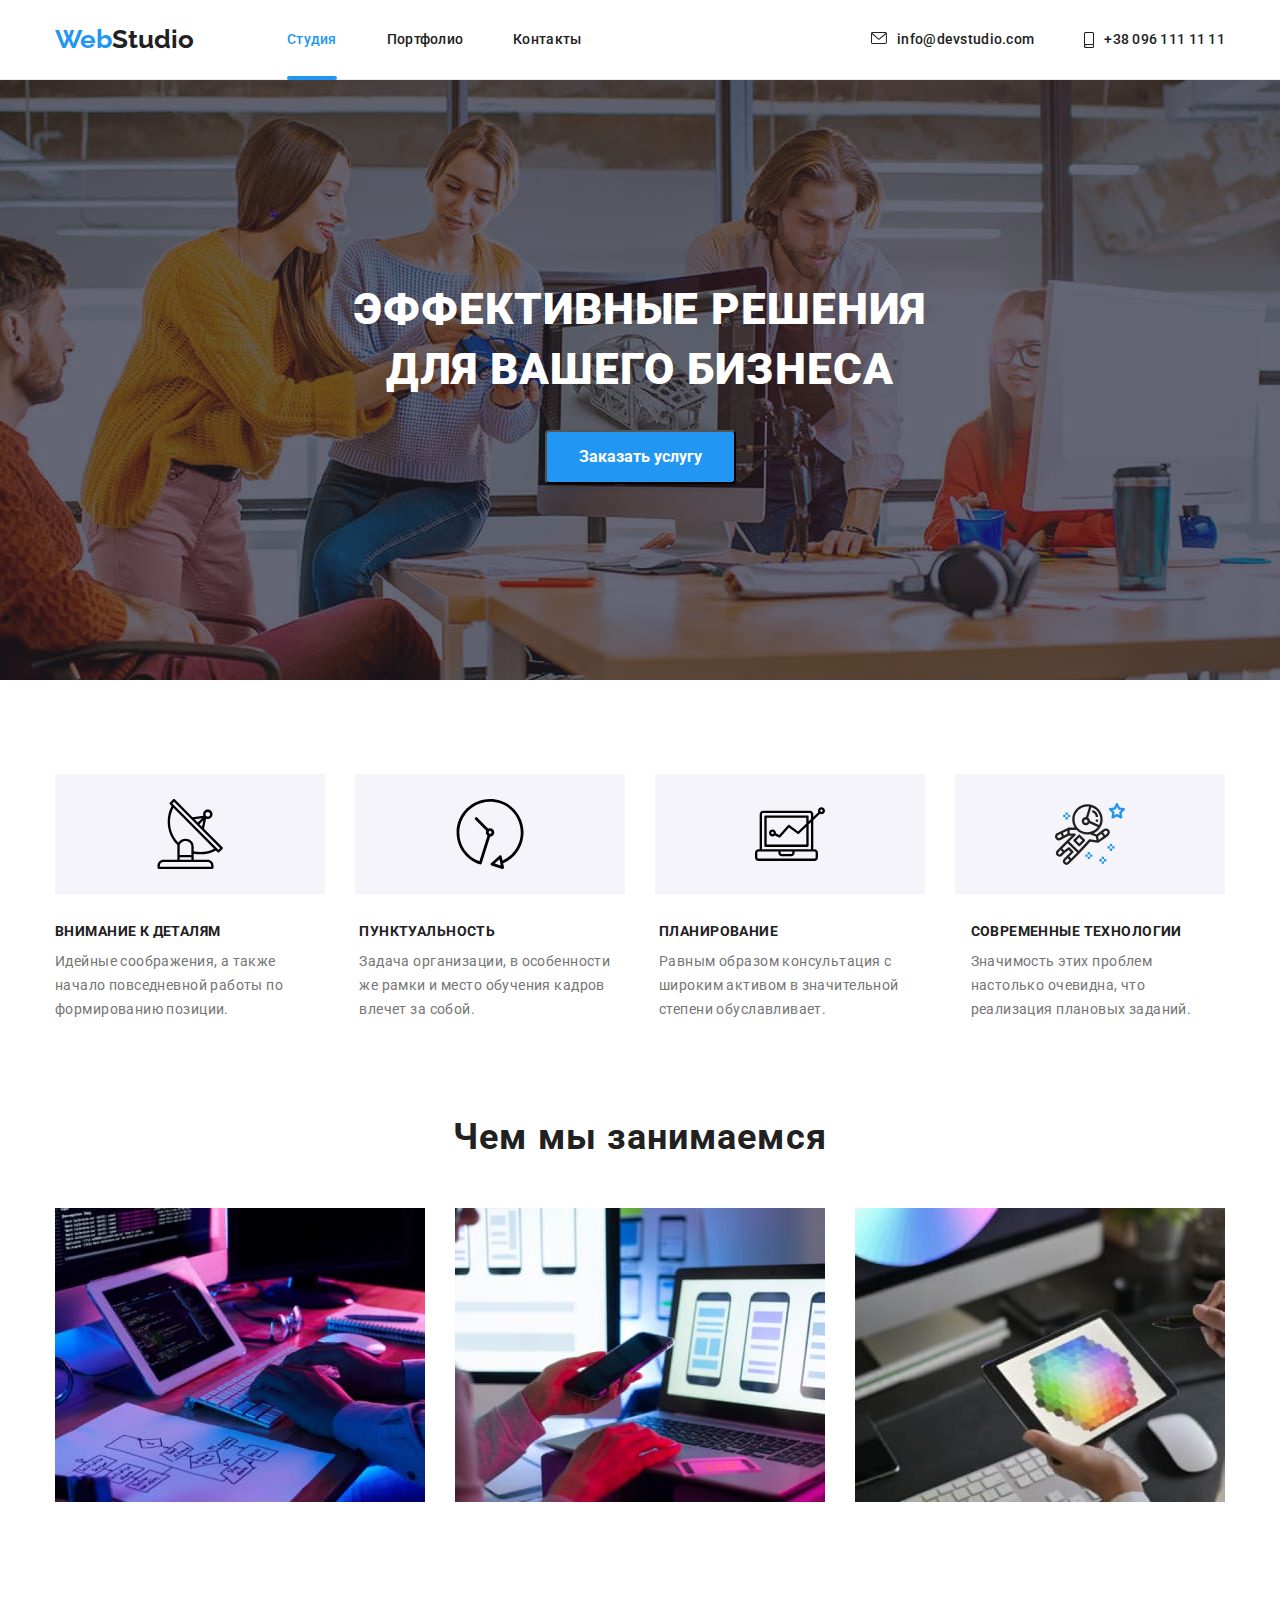
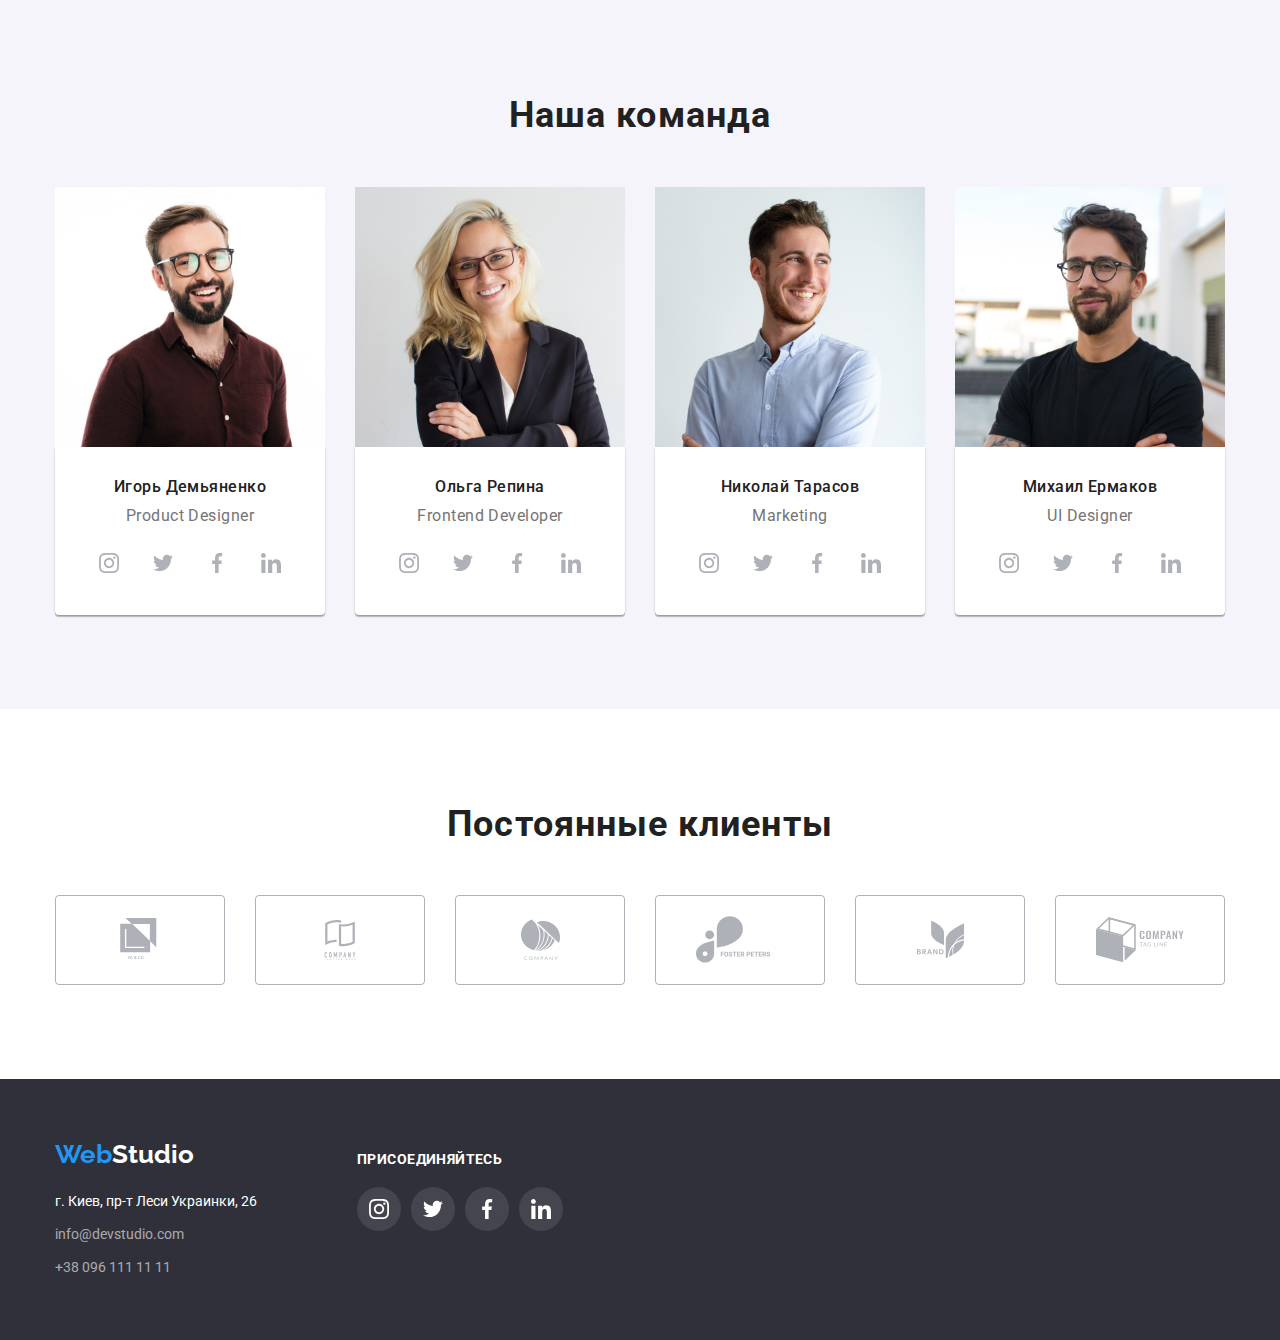
==== index.html @ 4d693792 "Додає псевдоелемент  ::after у header" ====
<!DOCTYPE html>
<html lang="ru">
  <head>
    <meta charset="UTF-8" />
    <title>Студия</title>
    <link rel="preconnect" href="https://fonts.gstatic.com" />
    <link
      href="https://fonts.googleapis.com/css2?family=Raleway:wght@700&family=Roboto:wght@400;500;700;900&display=swap"
      rel="stylesheet"
    />
    <link
      rel="stylesheet"
      href="https://cdnjs.cloudflare.com/ajax/libs/modern-normalize/1.0.0/modern-normalize.min.css"
    />
    <link rel="stylesheet" href="./css/styles.css" />
  </head>
  <body>
    <header class="header">
      <div class="container header-container">
        <nav class="main-nav">
          <a href="./" class="logo"
            ><span class="first-part">Web</span>Studio</a
          >
          <ul class="site-nav">
            <li class="item">
              <div class="current-wrapper">
                <a class="link current" href="./">Студия</a>
              </div>
            </li>
            <li class="item">
              <a class="link" href="./portfolio.html">Портфолио</a>
            </li>
            <li class="item"><a class="link" href="">Контакты</a></li>
          </ul>
        </nav>
        <ul class="contact-nav">
          <li class="item">
            <a class="link contact" href="mailto:info@devstudio.com">
              <svg class="contact-icons" width="16px" height="12px">
                <use href="./images/symbol-defs.svg#icon-envelope-2"></use>
              </svg>
              info@devstudio.com</a
            >
          </li>
          <li class="item">
            <a class="link contact" href="tel:+380961111111">
              <svg class="contact-icons" width="10px" height="16px">
                <use href="./images/symbol-defs.svg#icon-smartphone"></use>
              </svg>
              +38 096 111 11 11</a
            >
          </li>
        </ul>
      </div>
    </header>
    <main>
      <!---------------------------- Герой ------------------------------------------->
      <section class="hero overlay">
        <div class="container">
          <h1 class="hero-title">
            Эффективные решения<br />
            для вашего бизнеса
          </h1>
          <button class="hero-button">Заказать услугу</button>
        </div>
      </section>
      <!-------------------------- Особенности ---------------------------------------->
      <section class="features">
        <div class="container">
          <h2 class="visually-hidden">Особенности</h2>
          <ul class="feature-list">
            <li class="item">
              <div class="feature-icons">
                <svg width="65,32px" height="70px">
                  <use href="./images/symbol-defs.svg#icon-feature_1"></use>
                </svg>
              </div>
            </li>
            <li class="item">
              <div class="feature-icons">
                <svg width="66,96px" height="70px">
                  <use href="./images/symbol-defs.svg#icon-feature_2"></use>
                </svg>
              </div>
            </li>
            <li class="item">
              <div class="feature-icons">
                <svg width="66,96px" height="70px">
                  <use href="./images/symbol-defs.svg#icon-feature_3"></use>
                </svg>
              </div>
            </li>
            <li class="item">
              <div class="feature-icons">
                <svg width="66,96px" height="70px">
                  <use href="./images/symbol-defs.svg#icon-feature_4"></use>
                </svg>
              </div>
            </li>
          </ul>
          <ul class="feature-list">
            <li class="item">
              <h3 class="title">Внимание к деталям</h3>
              <p class="text">
                Идейные соображения, а также начало повседневной работы по
                формированию позиции.
              </p>
            </li>
            <li class="item">
              <h3 class="title">Пунктуальность</h3>
              <p class="text">
                Задача организации, в особенности же рамки и место обучения
                кадров влечет за собой.
              </p>
            </li>
            <li class="item">
              <h3 class="title">Планирование</h3>
              <p class="text">
                Равным образом консультация с широким активом в значительной
                степени обуславливает.
              </p>
            </li>
            <li class="item">
              <h3 class="title">Современные технологии</h3>
              <p class="text">
                Значимость этих проблем настолько очевидна, что реализация
                плановых заданий.
              </p>
            </li>
          </ul>
        </div>
      </section>
      <!---------------------- Чем мы занимаемся ------------------------------------->
      <section class="our-task">
        <div class="container">
          <h2>Чем мы занимаемся</h2>
          <ul class="tasks">
            <li class="item">
              <img
                src="./images/our_tasks_1.jpg"
                alt=" Фото экрана розроботки кода"
                width="370"
              />
            </li>
            <li class="item">
              <img
                src="./images/our_tasks_2.jpg"
                alt="Фото экрана разработки мобильной версии сайта"
                width="370"
              />
            </li>
            <li class="item">
              <img
                src="./images/our_tasks_3.jpg"
                alt="Фото экрана с палитрой цветов"
                width="370"
              />
            </li>
          </ul>
        </div>
      </section>
      <!--------------------------- Наша команда ----------------------->
      <section class="team-section">
        <div class="container">
          <h2>Наша команда</h2>
          <ul class="team-list">
            <li class="item">
              <img
                class="card-image"
                src="./images/our_team_pm.jpg"
                alt="Фото мужчины-дизайнера"
                width="270"
              />
              <div class="team-card">
                <h3 class="name">Игорь Демьяненко</h3>
                <p class="position" lang="en">Product Designer</p>
                <div>
                  <ul class="social-links">
                    <li>
                      <a class="icon" href="">
                        <svg width="20px" height="20px">
                          <use
                            href="./images/symbol-defs.svg#icon-instagram"
                          ></use>
                        </svg>
                      </a>
                    </li>
                    <li>
                      <a class="icon" href="">
                        <svg width="20px" height="20px">
                          <use
                            href="./images/symbol-defs.svg#icon-twitter"
                          ></use>
                        </svg>
                      </a>
                    </li>
                    <li>
                      <a class="icon" href="">
                        <svg width="20px" height="20px">
                          <use
                            href="./images/symbol-defs.svg#icon-facebook"
                          ></use>
                        </svg>
                      </a>
                    </li>
                    <li>
                      <a class="icon" href="">
                        <svg width="20px" height="20px">
                          <use
                            href="./images/symbol-defs.svg#icon-linkedin"
                          ></use>
                        </svg>
                      </a>
                    </li>
                  </ul>
                </div>
              </div>
            </li>
            <li class="item">
              <img
                class="card-image"
                src="./images/our_team_frontend.jpg"
                alt="Фото женщины-разработчика"
                width="270"
              />
              <div class="team-card">
                <h3 class="name">Ольга Репина</h3>
                <p class="position" lang="en">Frontend Developer</p>
                <div>
                  <ul class="social-links">
                    <li>
                      <a class="icon" href="">
                        <svg width="20px" height="20px">
                          <use
                            href="./images/symbol-defs.svg#icon-instagram"
                          ></use>
                        </svg>
                      </a>
                    </li>
                    <li>
                      <a class="icon" href="">
                        <svg width="20px" height="20px">
                          <use
                            href="./images/symbol-defs.svg#icon-twitter"
                          ></use>
                        </svg>
                      </a>
                    </li>
                    <li>
                      <a class="icon" href="">
                        <svg width="20px" height="20px">
                          <use
                            href="./images/symbol-defs.svg#icon-facebook"
                          ></use>
                        </svg>
                      </a>
                    </li>
                    <li>
                      <a class="icon" href="">
                        <svg width="20px" height="20px">
                          <use
                            href="./images/symbol-defs.svg#icon-linkedin"
                          ></use>
                        </svg>
                      </a>
                    </li>
                  </ul>
                </div>
              </div>
            </li>
            <li class="item">
              <img
                class="card-image"
                src="./images/our_team_marketing.jpg"
                alt="Фото мужчины-маркетолога"
                width="270"
              />
              <div class="team-card">
                <h3 class="name">Николай Тарасов</h3>
                <p class="position" lang="en">Marketing</p>
                <div>
                  <ul class="social-links">
                    <li>
                      <a class="icon" href="">
                        <svg width="20px" height="20px">
                          <use
                            href="./images/symbol-defs.svg#icon-instagram"
                          ></use>
                        </svg>
                      </a>
                    </li>
                    <li>
                      <a class="icon" href="">
                        <svg width="20px" height="20px">
                          <use
                            href="./images/symbol-defs.svg#icon-twitter"
                          ></use>
                        </svg>
                      </a>
                    </li>
                    <li>
                      <a class="icon" href="">
                        <svg width="20px" height="20px">
                          <use
                            href="./images/symbol-defs.svg#icon-facebook"
                          ></use>
                        </svg>
                      </a>
                    </li>
                    <li>
                      <a class="icon" href="">
                        <svg width="20px" height="20px">
                          <use
                            href="./images/symbol-defs.svg#icon-linkedin"
                          ></use>
                        </svg>
                      </a>
                    </li>
                  </ul>
                </div>
              </div>
            </li>
            <li class="item">
              <img
                class="card-image"
                src="./images/our_team_ui.jpg"
                alt="Фото мужчины интерфейс-дизайнера "
                width="270"
              />
              <div class="team-card">
                <h3 class="name">Михаил Ермаков</h3>
                <p class="position" lang="en">UI Designer</p>
                <div>
                  <ul class="social-links">
                    <li>
                      <a class="icon" href="">
                        <svg width="20px" height="20px">
                          <use
                            href="./images/symbol-defs.svg#icon-instagram"
                          ></use>
                        </svg>
                      </a>
                    </li>
                    <li>
                      <a class="icon" href="">
                        <svg width="20px" height="20px">
                          <use
                            href="./images/symbol-defs.svg#icon-twitter"
                          ></use>
                        </svg>
                      </a>
                    </li>
                    <li>
                      <a class="icon" href="">
                        <svg width="20px" height="20px">
                          <use
                            href="./images/symbol-defs.svg#icon-facebook"
                          ></use>
                        </svg>
                      </a>
                    </li>
                    <li>
                      <a class="icon" href="">
                        <svg width="20px" height="20px">
                          <use
                            href="./images/symbol-defs.svg#icon-linkedin"
                          ></use>
                        </svg>
                      </a>
                    </li>
                  </ul>
                </div>
              </div>
            </li>
          </ul>
        </div>
      </section>
      <!-------------------------- Our clients ---------------------------->
      <section class="our-clients">
        <div class="container">
          <h2>Постоянные клиенты</h2>
          <ul class="clients-list">
            <li class="item">
              <a class="icon" href="">
                <svg class="icon-logo" width="44px" height="44px">
                  <use href="./images/symbol-defs.svg#icon-client_logo_1"></use>
                </svg>
              </a>
            </li>
            <li class="item">
              <a class="icon" href="">
                <svg class="icon-logo" width="40px" height="52px">
                  <use href="./images/symbol-defs.svg#icon-client_logo_2"></use>
                </svg>
              </a>
            </li>
            <li class="item">
              <a class="icon" href="">
                <svg width="41px" height="42,6px">
                  <use href="./images/symbol-defs.svg#icon-client_logo_3"></use>
                </svg>
              </a>
            </li>
            <li class="item">
              <a class="icon" href="">
                <svg width="79,66px" height="42,02px">
                  <use href="./images/symbol-defs.svg#icon-client_logo_4"></use>
                </svg>
              </a>
            </li>
            <li class="item">
              <a class="icon" href="">
                <svg width="59px" height="47px">
                  <use href="./images/symbol-defs.svg#icon-client_logo_5"></use>
                </svg>
              </a>
            </li>
            <li class="item">
              <a class="icon" href="">
                <svg width="88,48" height="45,44px">
                  <use href="./images/symbol-defs.svg#icon-client_logo_6"></use>
                </svg>
              </a>
            </li>
          </ul>
        </div>
      </section>
    </main>
    <footer class="footer">
      <div class="container">
        <div class="footer-info">
          <div>
            <a class="logo footer-logo" href="./"
              ><span class="first-part">Web</span
              ><span class="second-part">Studio</span></a
            >
            <address class="address">
              г. Киев, пр-т Леси Украинки, 26
              <a class="link contact" href="mailto:info@devstudio.com"
                >info@devstudio.com</a
              >
              <a class="link contact" href="tel:+380961111111"
                >+38 096 111 11 11</a
              >
            </address>
          </div>
          <div class="join-us-division">
            <p class="join-us">присоединяйтесь</p>
            <div class="footer-social">
              <ul class="footer-list">
                <li>
                  <a class="icon" href="">
                    <svg width="20px" height="20px">
                      <use href="./images/symbol-defs.svg#icon-instagram"></use>
                    </svg>
                  </a>
                </li>
                <li>
                  <a class="icon" href="">
                    <svg width="20px" height="20px">
                      <use href="./images/symbol-defs.svg#icon-twitter"></use>
                    </svg>
                  </a>
                </li>
                <li>
                  <a class="icon" href="">
                    <svg width="20px" height="20px">
                      <use href="./images/symbol-defs.svg#icon-facebook"></use>
                    </svg>
                  </a>
                </li>
                <li>
                  <a class="icon" href="">
                    <svg width="20px" height="20px">
                      <use href="./images/symbol-defs.svg#icon-linkedin"></use>
                    </svg>
                  </a>
                </li>
              </ul>
            </div>
          </div>
        </div>
      </div>
    </footer>
  </body>
</html>
---- css/styles.css ----
:root {
  --primary-text-color: #757575;
  --title-text-color: #212121;
  --primary-white-color: #ffffff;
  --accent-color: #2196f3;
  --icon-color: #afb1b8;
}
body {
  background-color: #ffffff;
  color: var(--primary-text-color);
  font-family: Roboto, sans-serif;
}
ul {
  margin-top: 0;
  margin-bottom: 0;
  padding-left: 0;
}
li {
  list-style: none;
}
h1,
h2,
h3,
p {
  margin-top: 0;
  margin-bottom: 0;
  padding-left: 0;
}
h2 {
  margin-bottom: 50px;
  color: var(--title-text-color);
  font-weight: 700;
  font-size: 36px;
  line-height: 1.17;
  text-align: center;
  letter-spacing: 0.03em;
}
/* --------------------------Шапка сайту------------------------ */
header {
  background-color: var(--primary-white-color);
  border-bottom-width: 1px;
  border-bottom-style: solid;
  border-bottom-color: #ececec;
}
.container {
  width: 1200px;
  margin: 0 auto;
  padding: 0 15px;
}
.header-container {
  display: flex;
  align-items: center;
  padding-top: 24px;
  padding-bottom: 24px;
}
.main-nav {
  display: flex;
  align-items: center;
}
.site-nav {
  display: flex;
}
.site-nav .item {
  position: relative;
}
.site-nav .item:not(:last-child) {
  margin-right: 50px;
  align-items: baseline;
}
.logo {
  display: inline-block;
  margin-right: 93px;

  color: var(--title-text-color);
  font-family: Raleway;
  font-style: normal;
  font-weight: bold;
  font-size: 26px;
  line-height: 1.2;
  text-decoration: none;
}
.first-part {
  color: var(--accent-color);
}
.second-part {
  color: var(--primary-white-color);
}
.header .link {
  display: flex;
  margin: 0;

  color: var(--title-text-color);
  font-weight: 500;
  font-size: 14px;
  line-height: 1.14;
  letter-spacing: 0.02em;
  text-decoration: none;
}
.header .link:hover,
.header .link:focus,
.header .link.current {
  color: var(--accent-color);
}
.current-wrapper::after {
  content: '';
  position: absolute;
  display: block;
  top: 100%;
  left: 0;

  width: 100%;
  height: 4px;
  margin-top: 28px;

  background-color: var(--accent-color);
  border-radius: 2px;
}
.contact {
  color: var(--primary-text-color);
  text-decoration: none;
}
.contact-nav {
  display: flex;
  margin-left: auto;
}
.contact-nav .item + .item {
  margin-left: 50px;
}
.contact-icons {
  margin-right: 10px;
  display: flex;
  align-items: center;
  fill: currentColor;
}
.contact-icons:hover,
.contact-icons:focus {
  color: var(--accent-color);
}

/*--------------------------------Герой------------------------------- */
.hero {
  background-color: #c4c4c4;
  text-align: center;
  letter-spacing: 0.06em;
  padding-top: 200px;
  padding-bottom: 200px;
}
.overlay {
  height: 600px;
  max-width: 1600px;
  margin-left: auto;
  margin-right: auto;
  background-image: linear-gradient(
      to right,
      rgba(47, 48, 58, 0.4),
      rgba(47, 48, 58, 0.4)
    ),
    url(../images/hero.jpg);
  background-repeat: no-repeat;
  background-position: center;
}
.hero-title {
  margin-bottom: 30px;
  color: var(--primary-white-color);
  font-weight: 900;
  font-size: 44px;
  line-height: 1.36;
  text-transform: uppercase;
}
.hero-button {
  padding: 10px 32px;

  background-color: #2196f3;
  color: var(--primary-white-color);
  font-weight: 700;
  font-size: 16px;
  line-height: 1.88;
  cursor: pointer;

  box-shadow: 0px 4px 4px rgba(0, 0, 0, 0.15);
  border-radius: 4px;
  padding: 10px 32px;
}
/*---------------- Особливості------------------------- */
.visually-hidden {
  position: absolute;
  clip: rect(0 0 0 0);
  width: 1px;
  height: 1px;
  margin: -1px;
}
.features {
  padding-top: 94px;
  padding-bottom: 94px;
}
.feature-list {
  display: flex;
}
.feature-icons {
  display: flex;
  width: 270px;
  height: 120px;
  background-color: #f5f4fa;
  margin-bottom: 30px;
  align-items: center;
}
.feature-list .item {
  width: calc((100%-90px) / 4);
}

.feature-list .item:not(:last-child) {
  margin-right: 30px;
  align-content: flex-start;
}
.feature-list .title {
  margin-bottom: 10px;

  color: var(--title-text-color);
  font-weight: 700;
  font-size: 14px;
  line-height: 1.14;
  letter-spacing: 0.03em;
  text-transform: uppercase;
}
.feature-list .text {
  color: var(--primary-text-color);
  font-size: 14px;
  line-height: 1.71;
  letter-spacing: 0.03em;
}
/* -----------------------Чем мы занимаемся ---------*/
.our-task {
  padding-bottom: 94px;
}
.tasks {
  width: calc((100%-60px) / 3);
  display: flex;
}
.tasks .item:not(:last-child) {
  margin-right: 30px;
}

/* ------------------------Наша команда------------------- */
.team-section {
  background-color: #f5f4fa;
  padding-top: 94px;
  padding-bottom: 94px;
}
.team-section .name {
  color: var(--title-text-color);
  font-weight: 500;
  font-size: 16px;
  line-height: 1.19;
  text-align: center;
  letter-spacing: 0.03em;
}
.team-section .position {
  margin-top: 10px;
  font-size: 16px;
  line-height: 1.19;
  text-align: center;
  letter-spacing: 0.03em;
}
.team-list {
  display: flex;
  display-basis: calc((100%-90px) / 4);
}
.team-list .item:not(:last-child) {
  margin-right: 30px;
}
.team-card {
  width-max: 270;
  padding-bottom: 30px;
  padding-top: 30px;
  background-color: #ffffff;
  box-sizing: border-box;
  box-shadow: 0px 1px 3px rgba(0, 0, 0, 0.12), 0px 1px 1px rgba(0, 0, 0, 0.14),
    0px 2px 1px rgba(0, 0, 0, 0.2);
  border-radius: 0px 0px 4px 4px;
}
.social-links {
  display: flex;
  align-items: center;
  margin-top: 16px;
  padding-left: 32px;
  padding-right: 32px;
  display-basis: calc((100%-30px) / 4);
}
.social-links li:not(:last-child) {
  margin-right: 10px;
}
.social-links .icon {
  display: flex;
  align-items: center;
  justify-content: center;
  width: 44px;
  height: 44px;
  border-radius: 50%;
  background-color: #ffffff;
  fill: var(--icon-color);
}
.social-links .icon:hover,
.social-links .icon:focus {
  fill: var(--primary-white-color);
  background-color: var(--accent-color);
}
/* -------------------Наші клієнти-------------------- */
.our-clients {
  padding-top: 94px;
  padding-bottom: 94px;
}
.clients-list {
  display: flex;
  margin-top: 50px;
}
.clients-list .icon {
  display: flex;
  align-items: center;
  justify-content: center;
  width: 170px;
  height: 90px;
  border: 1px solid #afb1b8;
  box-sizing: border-box;
  border-radius: 4px;
  fill: var(--icon-color);
  background-color: #ffffff;
}
.clients-list .item:not(:last-child) {
  margin-right: 30px;
}
.icon:hover,
.icon:focus {
  fill: var(--accent-color);
  border: 1px solid #2196f3;
}

/* ----------------------   Підвал --------------------*/
.footer {
  background-color: #2f303a;
  padding-top: 60px;
  padding-bottom: 60px;
}
.address {
  display: flex;
  flex-direction: column;
  margin-top: 20px;

  color: var(--primary-white-color);
  text-decoration: none;
  font-style: normal;
  font-size: 14px;
  line-height: 1.71;
}
.address .contact {
  color: rgba(255, 255, 255, 0.6);
  cursor: pointer;
}
.contact {
  margin-top: 9px;
}
.footer-info {
  display: flex;
}
.join-us-division {
  margin-top: 12px;
  margin-left: 70px;
}
.join-us {
  font-weight: 700;
  font-size: 14px;
  line-height: 1, 14;
  color: var(--primary-white-color);
  letter-spacing: 0.03em;
  text-transform: uppercase;
}
.footer-social {
  display: flex;
  margin-top: 20px;
}

.footer-list {
  display: flex;
  align-items: center;
}
.footer-list li:not(:last-child) {
  margin-right: 10px;
}
.footer-list .icon {
  display: flex;
  align-items: center;
  justify-content: center;
  width: 44px;
  height: 44px;
  border-radius: 50%;
  background-color: rgba(255, 255, 255, 0.1);
  fill: var(--primary-white-color);
}
.footer-list .icon:hover,
.footer-list .icon:focus {
  background-color: var(--accent-color);
  cursor: pointer;
}
/* -------------------------Портфоліо --------------------*/
.portfolio-section {
  padding-top: 100px;
  padding-bottom: 94px;
  background-color: #ffffff;
}
.filter-list {
  display: flex;
  justify-content: center;
  margin-bottom: 50px;
}
.filter-list .item + .item {
  margin-left: 8px;
}
.portfolio-filter {
  padding: 6px 22px;

  color: var(--title-text-color);
  background-color: #f5f4fa;
  font-weight: 500;
  font-size: 16px;
  line-height: 1.63;
  text-align: center;
  letter-spacing: 0.03em;
  border-radius: 4px;
  cursor: pointer;
  border-style: none;
}
.portfolio-filter:hover,
.portfolio-filter:focus,
.portfolio-filter.current {
  color: var(--primary-white-color);
  background-color: #2196f3;
  box-shadow: 0px 3px 1px rgba(0, 0, 0, 0.1), 0px 1px 2px rgba(0, 0, 0, 0.08),
    0px 2px 2px rgba(0, 0, 0, 0.12);
  border-radius: 4px;
  outline: none;
}
.card-image {
  display: block;
  max-width: 100%;
  height: auto;
}
.portfolio-list {
  display: flex;
  flex-wrap: wrap;
  margin-left: -30px;
  margin-top: -30px;
}
.portfolio-list .item {
  margin-left: 30px;
  margin-top: 30px;
  flex-basis: calc(100% / 3 - 60px);
}
.example-link:hover,
.example-link:focus {
  display: block;
  box-shadow: 0px 1px 1px rgba(0, 0, 0, 0.12), 0px 4px 4px rgba(0, 0, 0, 0.06),
    1px 4px 6px rgba(0, 0, 0, 0.16);
}

.portfolio-list h2 {
  margin-bottom: 4px;
  text-align: left;
  color: var(--title-text-color);
  font-weight: 700;
  font-size: 18px;
  line-height: 2;
  letter-spacing: 0.06em;
}
.portfolio-list a {
  text-decoration: none;
  margin: 0;
}
.portfolio-list p {
  color: var(--primary-text-color);
  font-size: 16px;
  line-height: 1.67;
  letter-spacing: 0.03em;
}
.card-content {
  width: 370px;
  box-sizing: border-box;
  padding-top: 20px;
  padding-right: 24px;
  padding-bottom: 20px;
  padding-left: 24px;
  background: #ffffff;

  border-right-width: 1px;
  border-right-style: solid;
  border-right-color: #eeeeee;

  /* Установит стили нинжней рамки */
  border-bottom-width: 1px;
  border-bottom-style: solid;
  border-bottom-color: #eeeeee;

  /* Установит стили левой рамки */
  border-left-width: 1px;
  border-left-style: solid;
  border-left-color: #eeeeee;
}
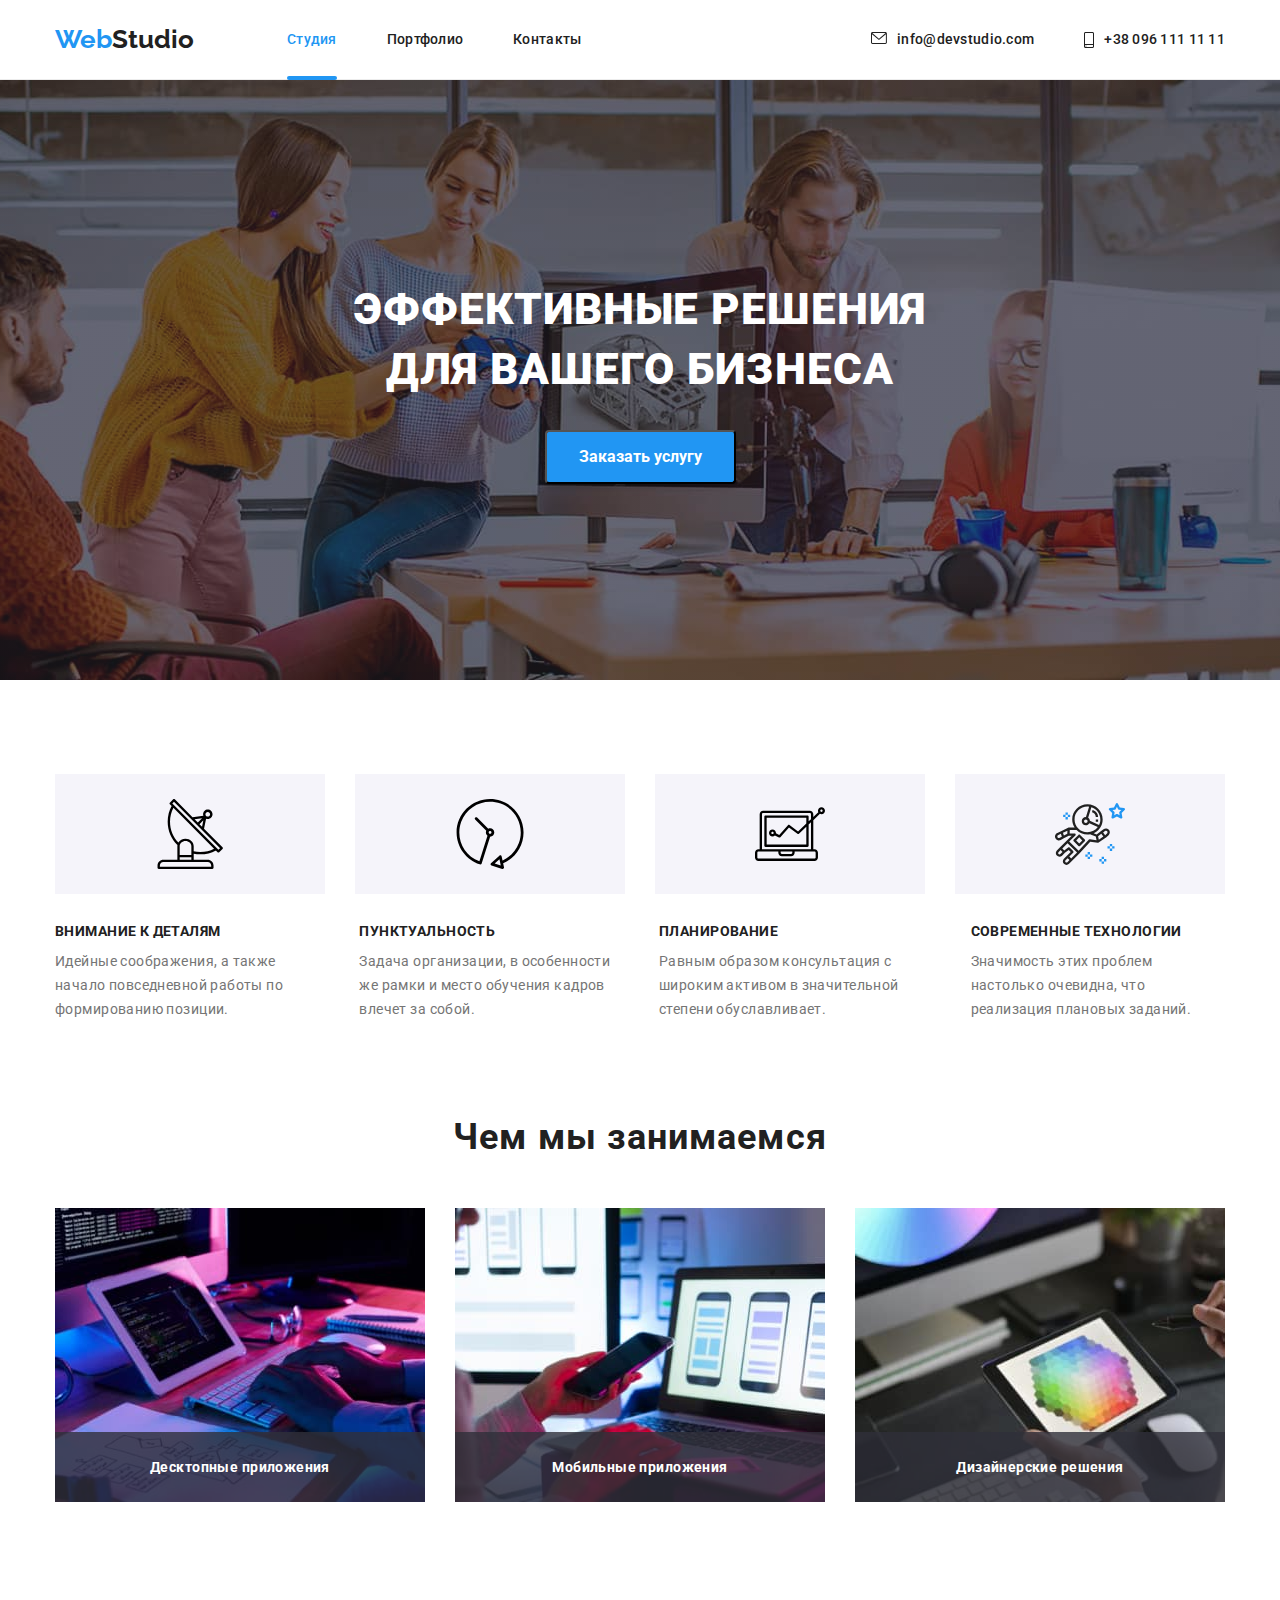
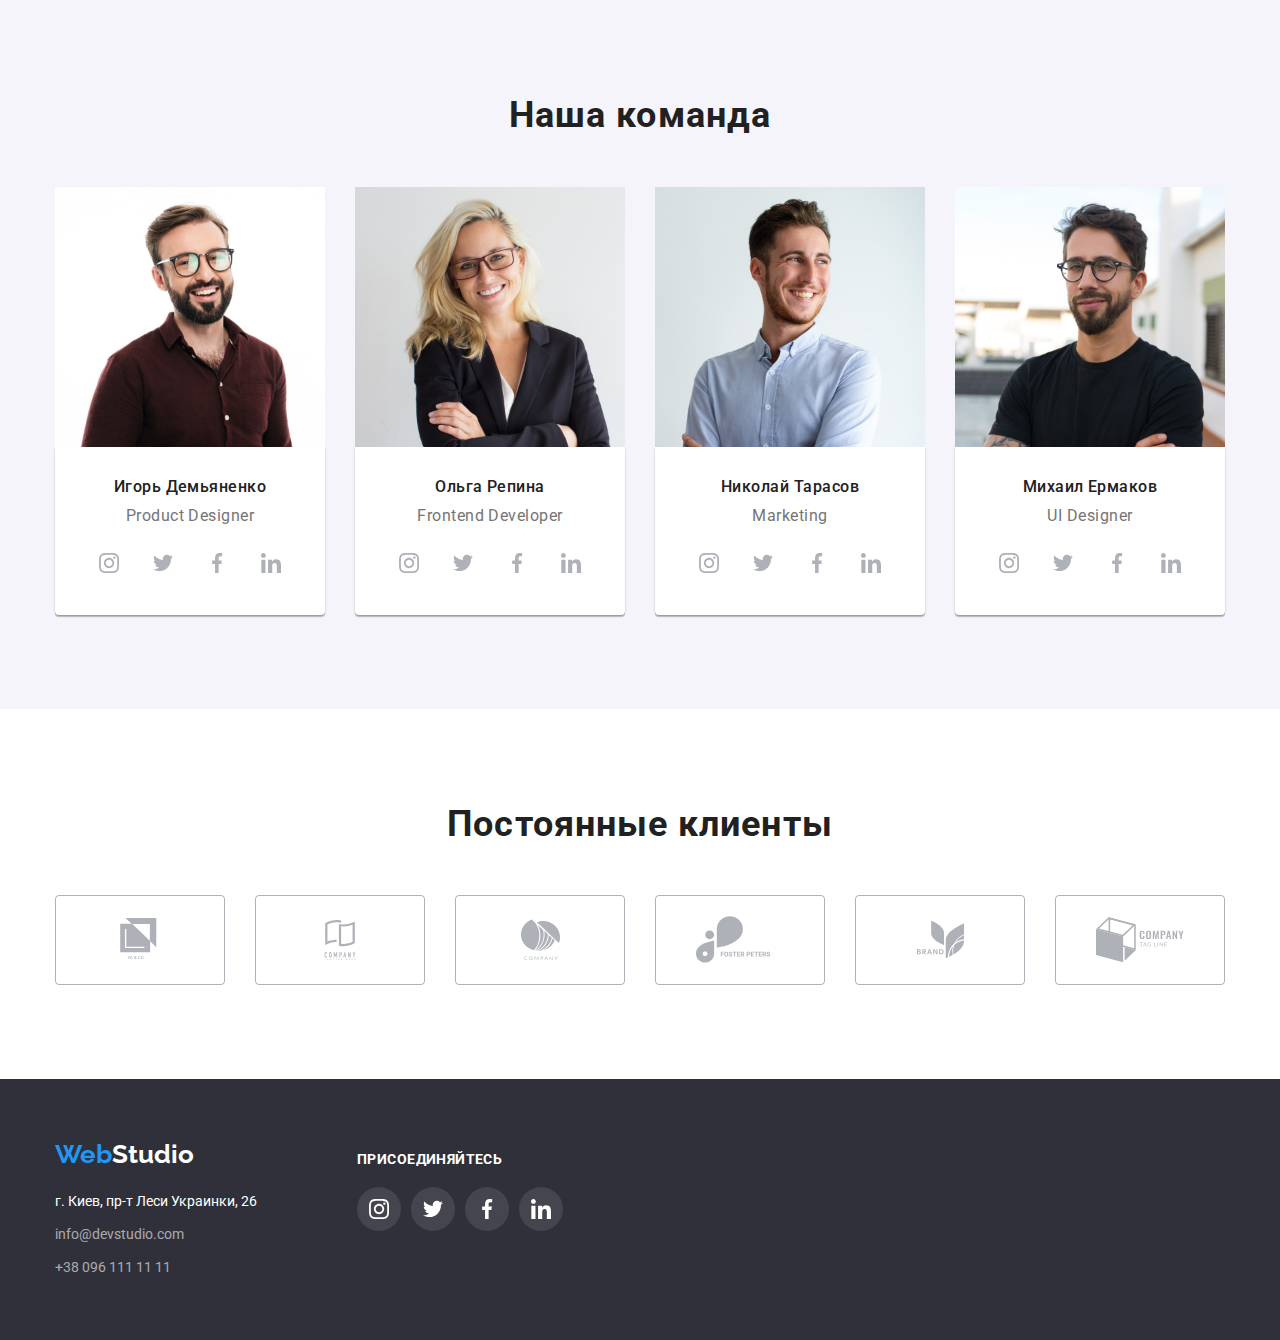
==== commit e5e762a1: "Додає елементи з позиціюванням у секцію "Чим ми займаємось"" ====
--- a/index.html
+++ b/index.html
@@ -136,25 +136,34 @@
           <h2>Чем мы занимаемся</h2>
           <ul class="tasks">
             <li class="item">
-              <img
-                src="./images/our_tasks_1.jpg"
-                alt=" Фото экрана розроботки кода"
-                width="370"
-              />
-            </li>
-            <li class="item">
-              <img
-                src="./images/our_tasks_2.jpg"
-                alt="Фото экрана разработки мобильной версии сайта"
-                width="370"
-              />
-            </li>
-            <li class="item">
-              <img
-                src="./images/our_tasks_3.jpg"
-                alt="Фото экрана с палитрой цветов"
-                width="370"
-              />
+              <div class="tasks-wrapper">
+                <p class="tasks-name">Десктопные приложения</p>
+                <img
+                  src="./images/our_tasks_1.jpg"
+                  alt=" Фото экрана розроботки кода"
+                  width="370"
+                />
+              </div>
+            </li>
+            <li class="item">
+              <div class="tasks-wrapper">
+                <p class="tasks-name">Мобильные приложения</p>
+                <img
+                  src="./images/our_tasks_2.jpg"
+                  alt="Фото экрана разработки мобильной версии сайта"
+                  width="370"
+                />
+              </div>
+            </li>
+            <li class="item">
+              <div class="tasks-wrapper">
+                <p class="tasks-name">Дизайнерские решения</p>
+                <img
+                  src="./images/our_tasks_3.jpg"
+                  alt="Фото экрана с палитрой цветов"
+                  width="370"
+                />
+              </div>
             </li>
           </ul>
         </div>
--- a/css/styles.css
+++ b/css/styles.css
@@ -240,6 +240,33 @@
   margin-right: 30px;
 }
 
+.tasks-wrapper {
+  display: block;
+  position: relative;
+}
+
+.tasks-name {
+  position: absolute;
+  display: block;
+  text-align: center;
+
+  top: 224px;
+  left: 0;
+  width: 100%;
+  height: 70px;
+  margin: 0;
+
+  padding-top: 27px;
+  padding-bottom: 27px;
+
+  font-weight: bold;
+  font-size: 14px;
+  line-height: 1, 14;
+  letter-spacing: 0.03em;
+  color: var(--primary-white-color);
+  background-color: rgba(47, 48, 58, 0.8);
+}
+
 /* ------------------------Наша команда------------------- */
 .team-section {
   background-color: #f5f4fa;
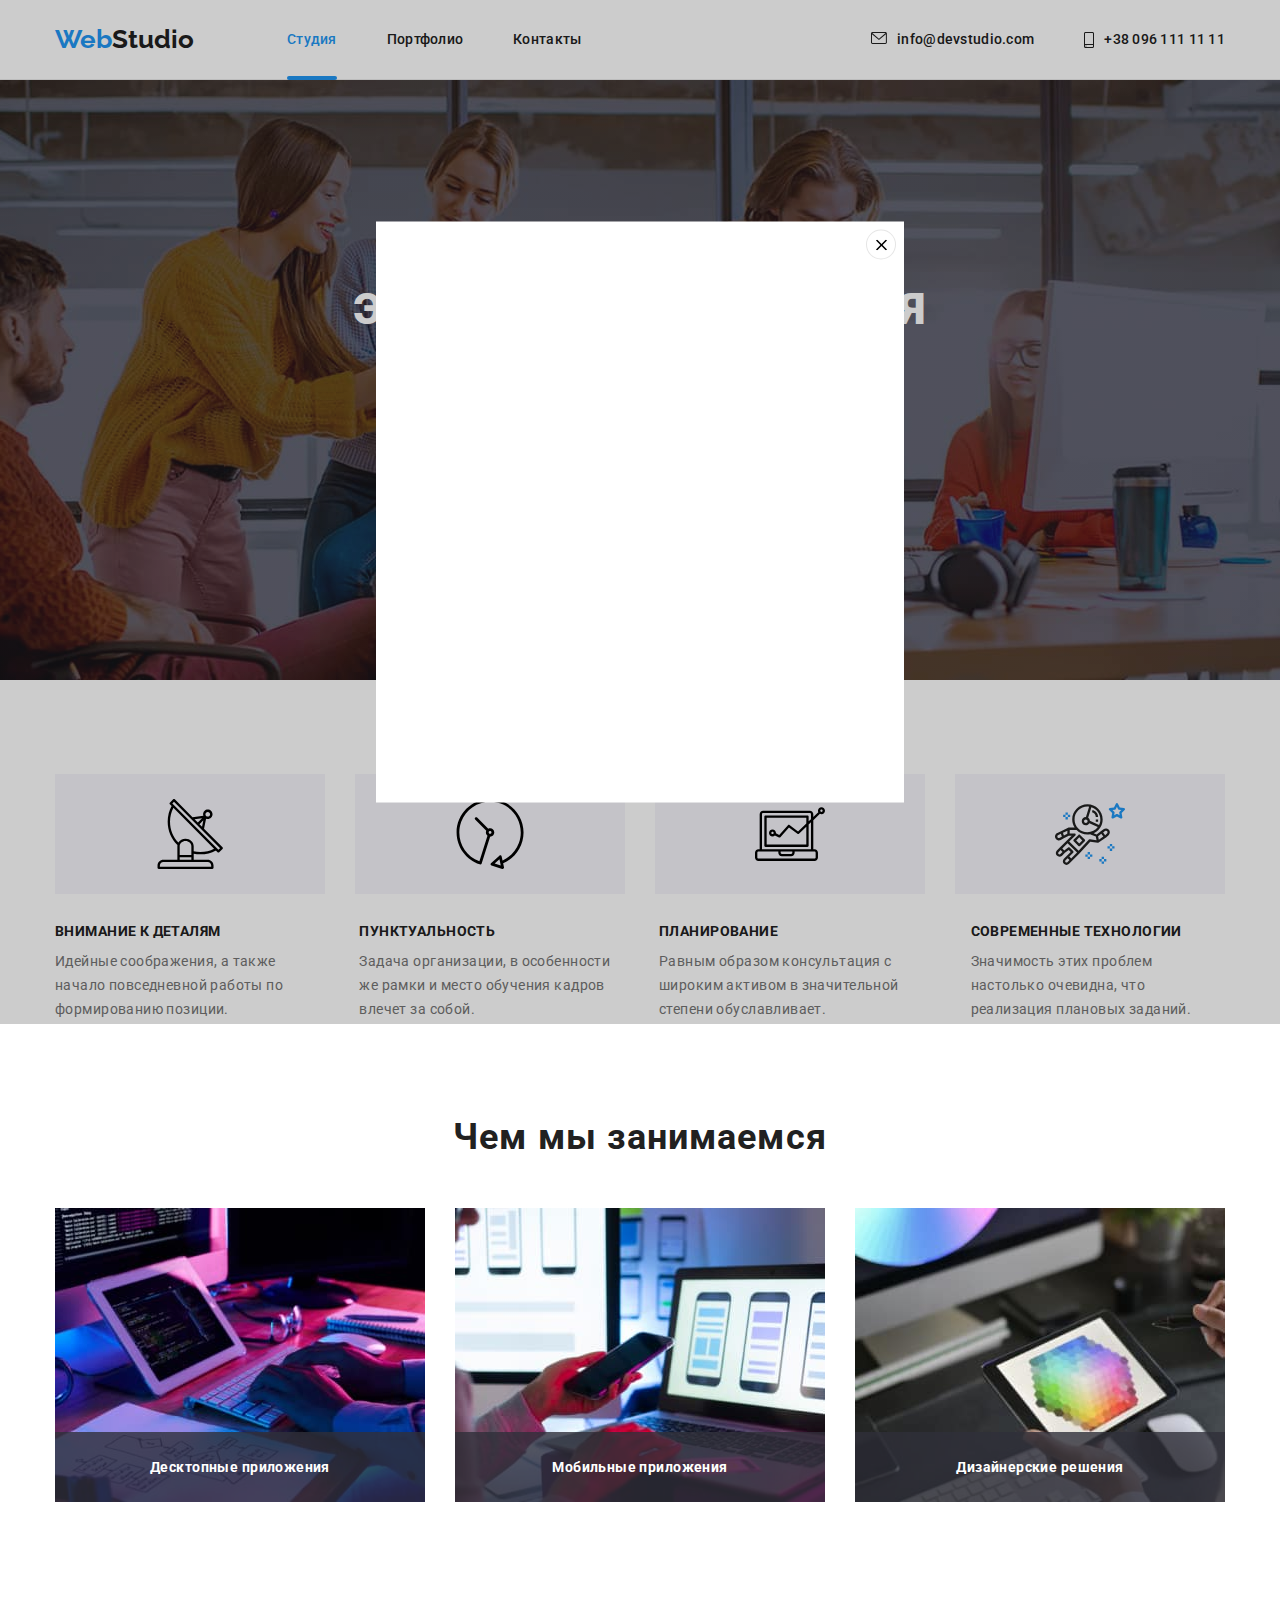
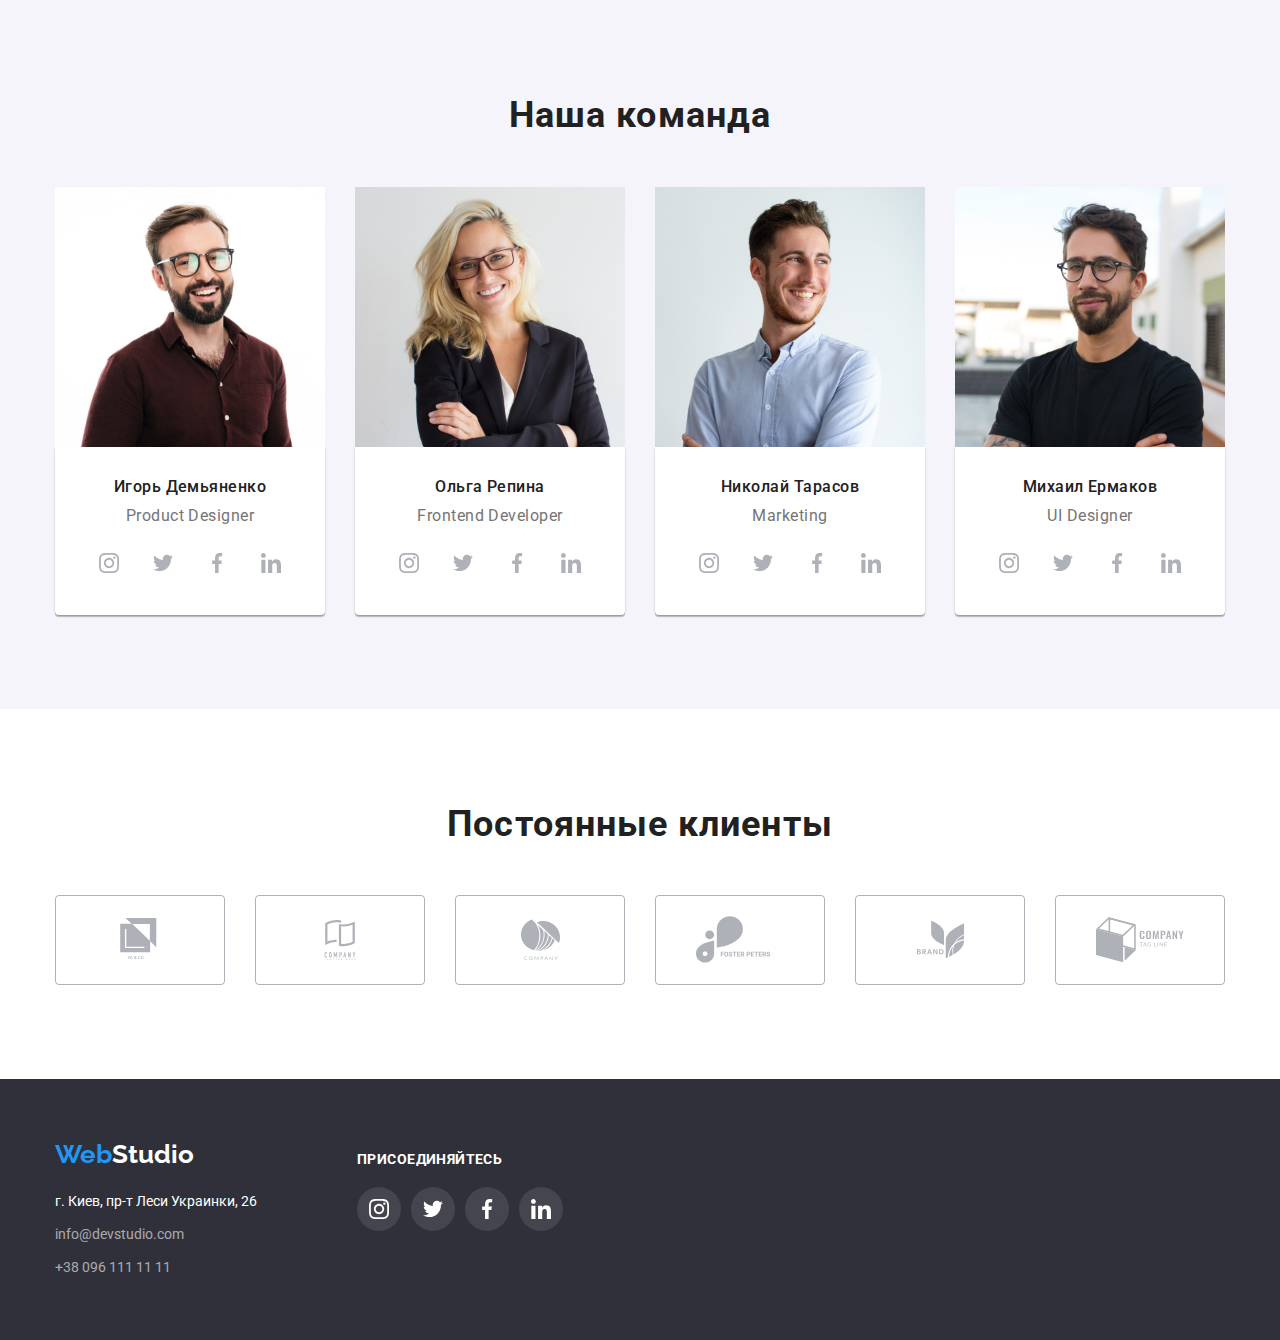
==== commit 3657ba10: "Додає модальне вікно  та скрипт до нього" ====
--- a/index.html
+++ b/index.html
@@ -61,7 +61,7 @@
             Эффективные решения<br />
             для вашего бизнеса
           </h1>
-          <button class="hero-button">Заказать услугу</button>
+          <button data-modal-open class="hero-button">Заказать услугу</button>
         </div>
       </section>
       <!-------------------------- Особенности ---------------------------------------->
@@ -491,5 +491,16 @@
         </div>
       </div>
     </footer>
+
+    <div data-modal class="backdrop">
+      <div class="modal">
+        <button data-modal-close class="modal-button" type="button">
+          <svg width="11px" height="11px">
+            <use href="./images/symbol-defs.svg#icon-close-button"></use>
+          </svg>
+        </button>
+      </div>
+    </div>
+    <script src="./js/modal.js"></script>
   </body>
 </html>
--- a/css/styles.css
+++ b/css/styles.css
@@ -487,7 +487,26 @@
   box-shadow: 0px 1px 1px rgba(0, 0, 0, 0.12), 0px 4px 4px rgba(0, 0, 0, 0.06),
     1px 4px 6px rgba(0, 0, 0, 0.16);
 }
-
+.portfolio-overlay {
+  display: block;
+  position: relative;
+  background-color: #rgba(33, 150, 243, 0.9);
+}
+.portfolio-overlay-text {
+  position: absolute;
+  width: 100%;
+  height: 100%;
+  padding: 63px 24px;
+  font-size: 18px;
+  line-height: 1.56;
+  letter-spacing: 0.03em;
+  color: var(--primary-white-color);
+  background-color: rgba(33, 150, 243, 0.9);
+  opacity: 0;
+}
+.portfolio-overlay-text:hover {
+  opacity: 1;
+}
 .portfolio-list h2 {
   margin-bottom: 4px;
   text-align: left;
@@ -501,11 +520,11 @@
   text-decoration: none;
   margin: 0;
 }
-.portfolio-list p {
-  color: var(--primary-text-color);
+.portfolio-list-subtitle {
   font-size: 16px;
   line-height: 1.67;
   letter-spacing: 0.03em;
+  color: var(--primary-text-color);
 }
 .card-content {
   width: 370px;
@@ -530,3 +549,46 @@
   border-left-style: solid;
   border-left-color: #eeeeee;
 }
+.backdrop {
+  position: fixed;
+  top: 0;
+  left: 0;
+  width: 100%;
+  height: 1024px;
+  background: rgba(0, 0, 0, 0.2);
+}
+.backdrop.is-hidden {
+  opacity: 0;
+  pointer-events: none;
+}
+.modal {
+  position: absolute;
+  top: 50%;
+  left: 50%;
+  transform: translate(-50%, -50%);
+
+  width: 528px;
+  height: 581px;
+  background-color: #ffffff;
+}
+.modal-button {
+  position: absolute;
+  top: 8px;
+  right: 8px;
+
+  display: flex;
+  align-items: center;
+  justify-content: center;
+  width: 30px;
+  height: 30px;
+  border-radius: 50%;
+
+  fill: currentColor;
+  background-color: #ffffff;
+  border: 1px solid rgba(0, 0, 0, 0.1);
+  cursor: pointer;
+}
+.modal-button:hover {
+  fill: var(--accent-color);
+  border: 1px solid var(--accent-color);
+}
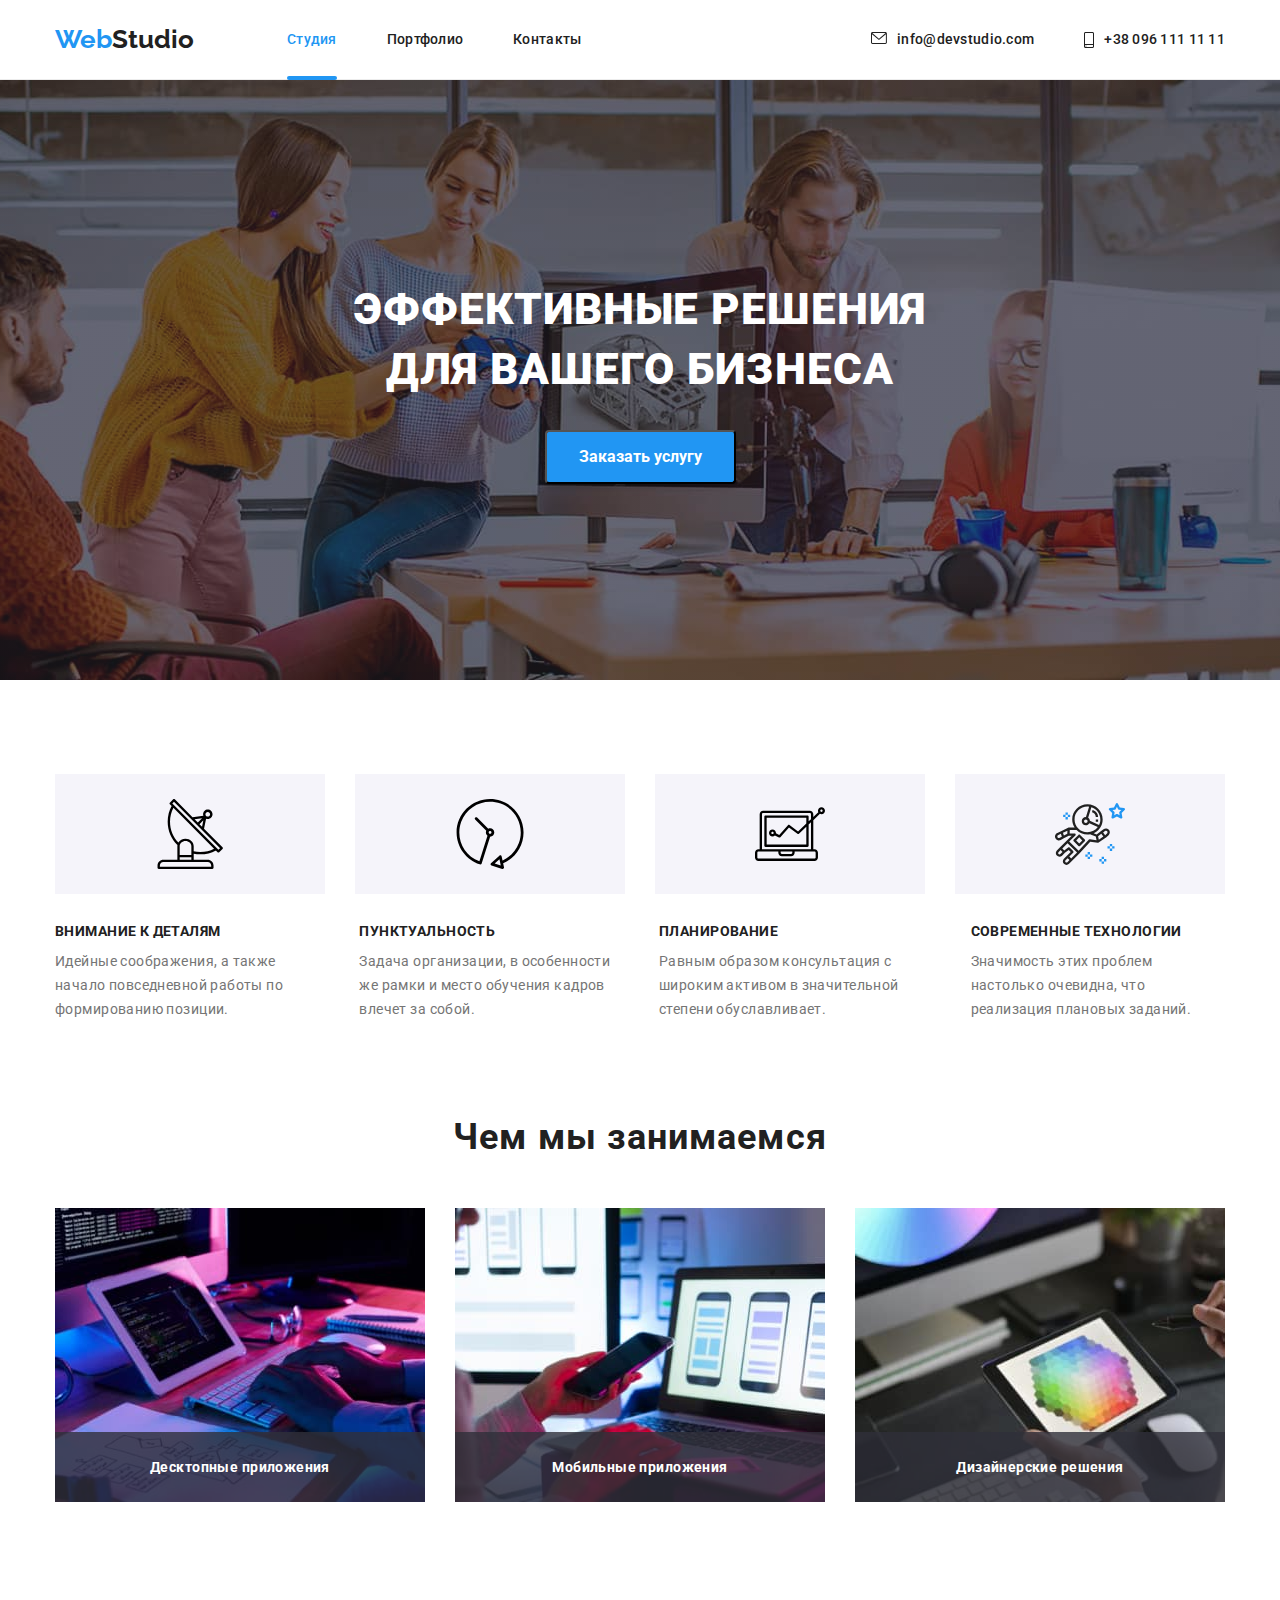
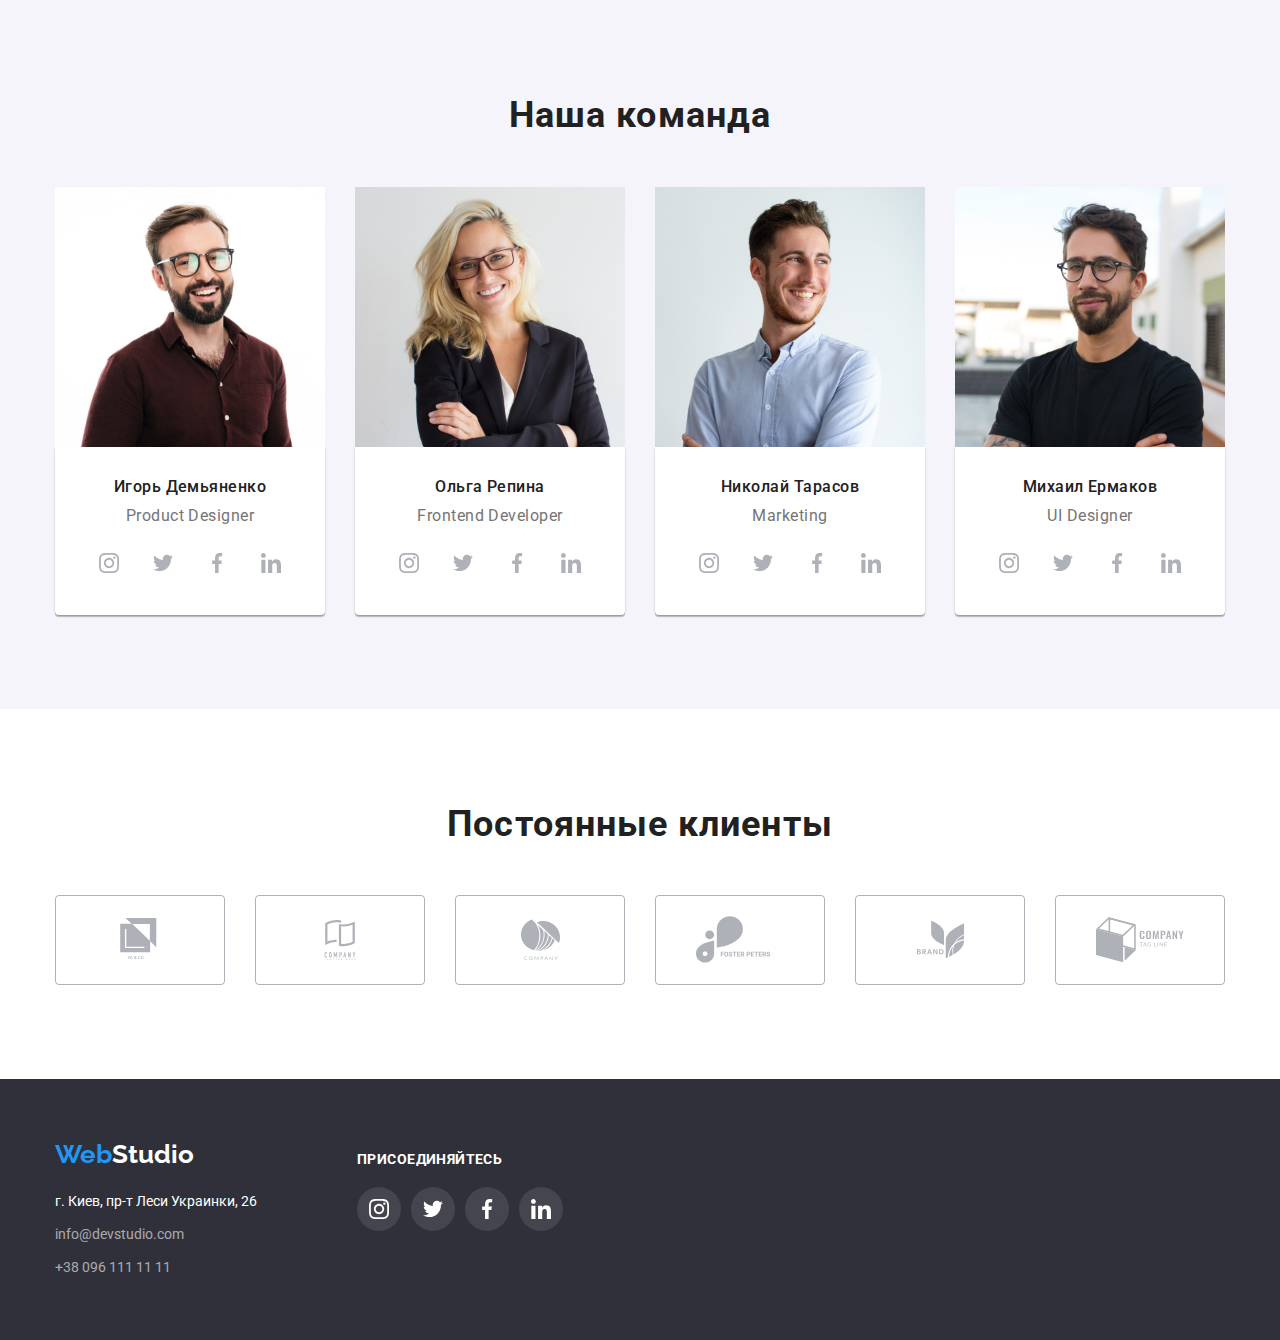
==== commit d28142a2: "Додає CSS переходи" ====
--- a/index.html
+++ b/index.html
@@ -492,7 +492,7 @@
       </div>
     </footer>
 
-    <div data-modal class="backdrop">
+    <div data-modal class="backdrop is-hidden">
       <div class="modal">
         <button data-modal-close class="modal-button" type="button">
           <svg width="11px" height="11px">
--- a/css/styles.css
+++ b/css/styles.css
@@ -95,6 +95,10 @@
   line-height: 1.14;
   letter-spacing: 0.02em;
   text-decoration: none;
+
+  transition-property: color;
+  transition-duration: 250ms;
+  transition-timing-function: cubic-bezier(0.4, 0, 0.2, 1);
 }
 .header .link:hover,
 .header .link:focus,
@@ -131,6 +135,10 @@
   display: flex;
   align-items: center;
   fill: currentColor;
+
+  transition-property: color;
+  transition-duration: 250ms;
+  transition-timing-function: cubic-bezier(0.4, 0, 0.2, 1);
 }
 .contact-icons:hover,
 .contact-icons:focus {
@@ -325,6 +333,10 @@
   border-radius: 50%;
   background-color: #ffffff;
   fill: var(--icon-color);
+
+  transition-property: background-color, fill;
+  transition-duration: 250ms;
+  transition-timing-function: cubic-bezier(0.4, 0, 0.2, 1);
 }
 .social-links .icon:hover,
 .social-links .icon:focus {
@@ -351,6 +363,10 @@
   border-radius: 4px;
   fill: var(--icon-color);
   background-color: #ffffff;
+
+  transition-property: fill;
+  transition-duration: 250ms;
+  transition-timing-function: cubic-bezier(0.4, 0, 0.2, 1);
 }
 .clients-list .item:not(:last-child) {
   margin-right: 30px;
@@ -421,6 +437,10 @@
   border-radius: 50%;
   background-color: rgba(255, 255, 255, 0.1);
   fill: var(--primary-white-color);
+
+  transition-property: background-color, fill;
+  transition-duration: 250ms;
+  transition-timing-function: cubic-bezier(0.4, 0, 0.2, 1);
 }
 .footer-list .icon:hover,
 .footer-list .icon:focus {
@@ -464,6 +484,10 @@
     0px 2px 2px rgba(0, 0, 0, 0.12);
   border-radius: 4px;
   outline: none;
+
+  transition-property: background-color;
+  transition-duration: 250ms;
+  transition-timing-function: cubic-bezier(0.4, 0, 0.2, 1);
 }
 .card-image {
   display: block;
@@ -487,26 +511,32 @@
   box-shadow: 0px 1px 1px rgba(0, 0, 0, 0.12), 0px 4px 4px rgba(0, 0, 0, 0.06),
     1px 4px 6px rgba(0, 0, 0, 0.16);
 }
+.example-link:hover .portfolio-overlay,
+.example-link:focus .portfolio-overlay {
+  transform: translateY(-100%);
+}
+.example-wrapper {
+  position: relative;
+  overflow: hidden;
+}
 .portfolio-overlay {
+  position: absolute;
   display: block;
-  position: relative;
-  background-color: #rgba(33, 150, 243, 0.9);
-}
-.portfolio-overlay-text {
-  position: absolute;
   width: 100%;
   height: 100%;
   padding: 63px 24px;
+
   font-size: 18px;
   line-height: 1.56;
   letter-spacing: 0.03em;
   color: var(--primary-white-color);
   background-color: rgba(33, 150, 243, 0.9);
-  opacity: 0;
-}
-.portfolio-overlay-text:hover {
-  opacity: 1;
-}
+
+  transition-property: transform;
+  transition-duration: 250ms;
+  transition-timing-function: cubic-bezier(0.4, 0, 0.2, 1);
+}
+
 .portfolio-list h2 {
   margin-bottom: 4px;
   text-align: left;
@@ -556,20 +586,30 @@
   width: 100%;
   height: 1024px;
   background: rgba(0, 0, 0, 0.2);
+  opacity: 1;
+
+  transition-property: opacity;
+  transition-duration: 250ms;
+  transition-timing-function: cubic-bezier(0.4, 0, 0.2, 1);
 }
 .backdrop.is-hidden {
   opacity: 0;
   pointer-events: none;
+}
+.backdrop.is-hidden .modal {
+  transform: translate(-50%, -50%) scale(0.7);
 }
 .modal {
   position: absolute;
   top: 50%;
   left: 50%;
-  transform: translate(-50%, -50%);
 
   width: 528px;
   height: 581px;
   background-color: #ffffff;
+
+  transform: translate(-50%, -50%) scale(1);
+  transition: transform 250ms cubic-bezier(0.4, 0, 0.2, 1);
 }
 .modal-button {
   position: absolute;
